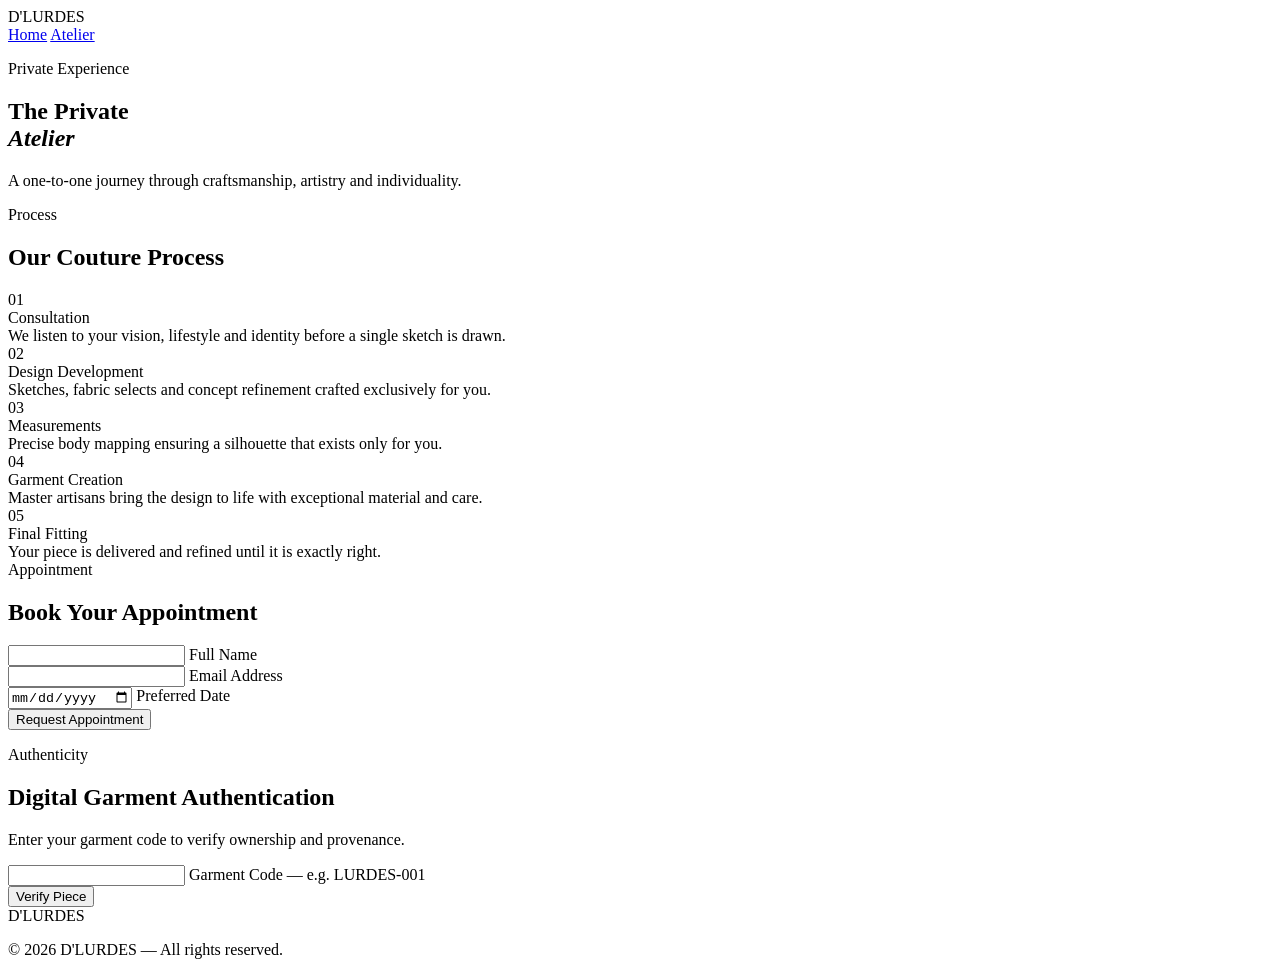
==== atelier.html @ 1ddfd706 "Add files via upload" ====
<!DOCTYPE html>
<html lang="en">
<head>
<meta charset="UTF-8">
<meta name="viewport" content="width=device-width, initial-scale=1.0">
<title>Private Atelier | D'LURDES</title>
<link rel="preconnect" href="https://fonts.googleapis.com">
<link rel="preconnect" href="https://fonts.gstatic.com" crossorigin>
<link href="https://fonts.googleapis.com/css2?family=Cormorant+Garant:ital,wght@0,300;0,400;0,600;1,300;1,400&family=Montserrat:wght@300;400;500&display=swap" rel="stylesheet">
<link rel="stylesheet" href="css/style.css">
</head>

<body>

<div class="cursor-glow" id="cursorGlow"></div>

<header id="header">
  <div class="logo">D'LURDES</div>
  <nav>
    <a href="index.html" class="nav-link">Home</a>
    <a href="atelier.html" class="nav-link active">Atelier</a>
  </nav>
  <div class="nav-toggle" id="navToggle">
    <span></span><span></span><span></span>
  </div>
</header>

<section class="atelier-hero">
  <div class="atelier-hero-inner reveal">
    <p class="hero-eyebrow">Private Experience</p>
    <h1>The Private<br><em>Atelier</em></h1>
    <p class="hero-sub">A one-to-one journey through craftsmanship, artistry and individuality.</p>
  </div>
</section>

<section class="process reveal-section">
  <div class="section-header">
    <div class="about-label">Process</div>
    <h2>Our Couture Process</h2>
  </div>
  <div class="steps">
    <div class="step" data-step="1">
      <div class="step-num">01</div>
      <div class="step-title">Consultation</div>
      <div class="step-desc">We listen to your vision, lifestyle and identity before a single sketch is drawn.</div>
    </div>
    <div class="step" data-step="2">
      <div class="step-num">02</div>
      <div class="step-title">Design Development</div>
      <div class="step-desc">Sketches, fabric selects and concept refinement crafted exclusively for you.</div>
    </div>
    <div class="step" data-step="3">
      <div class="step-num">03</div>
      <div class="step-title">Measurements</div>
      <div class="step-desc">Precise body mapping ensuring a silhouette that exists only for you.</div>
    </div>
    <div class="step" data-step="4">
      <div class="step-num">04</div>
      <div class="step-title">Garment Creation</div>
      <div class="step-desc">Master artisans bring the design to life with exceptional material and care.</div>
    </div>
    <div class="step" data-step="5">
      <div class="step-num">05</div>
      <div class="step-title">Final Fitting</div>
      <div class="step-desc">Your piece is delivered and refined until it is exactly right.</div>
    </div>
  </div>
</section>

<section class="booking reveal-section">
  <div class="booking-inner">
    <div class="about-label">Appointment</div>
    <h2>Book Your Appointment</h2>
    <form class="luxury-form" id="bookingForm" onsubmit="handleBooking(event)">
      <div class="form-row">
        <div class="input-wrap">
          <input type="text" id="bookName" placeholder=" " required>
          <label for="bookName">Full Name</label>
        </div>
        <div class="input-wrap">
          <input type="email" id="bookEmail" placeholder=" " required>
          <label for="bookEmail">Email Address</label>
        </div>
      </div>
      <div class="input-wrap">
        <input type="date" id="bookDate" required>
        <label for="bookDate" class="date-label">Preferred Date</label>
      </div>
      <button type="submit" class="btn">Request Appointment</button>
      <p class="form-msg" id="bookingMsg"></p>
    </form>
  </div>
</section>

<section class="authentication reveal-section">
  <div class="auth-inner">
    <div class="about-label">Authenticity</div>
    <h2>Digital Garment Authentication</h2>
    <p>Enter your garment code to verify ownership and provenance.</p>
    <div class="auth-form">
      <div class="input-wrap">
        <input type="text" id="code" placeholder=" ">
        <label for="code">Garment Code — e.g. LURDES-001</label>
      </div>
      <button class="btn" onclick="verifyCode()">Verify Piece</button>
    </div>
    <div id="result" class="auth-result"></div>
  </div>
</section>

<footer>
  <div class="footer-inner">
    <div class="footer-logo">D'LURDES</div>
    <p class="footer-copy">© 2026 D'LURDES — All rights reserved.</p>
  </div>
</footer>

<script src="js/script.js"></script>
</body>
</html>
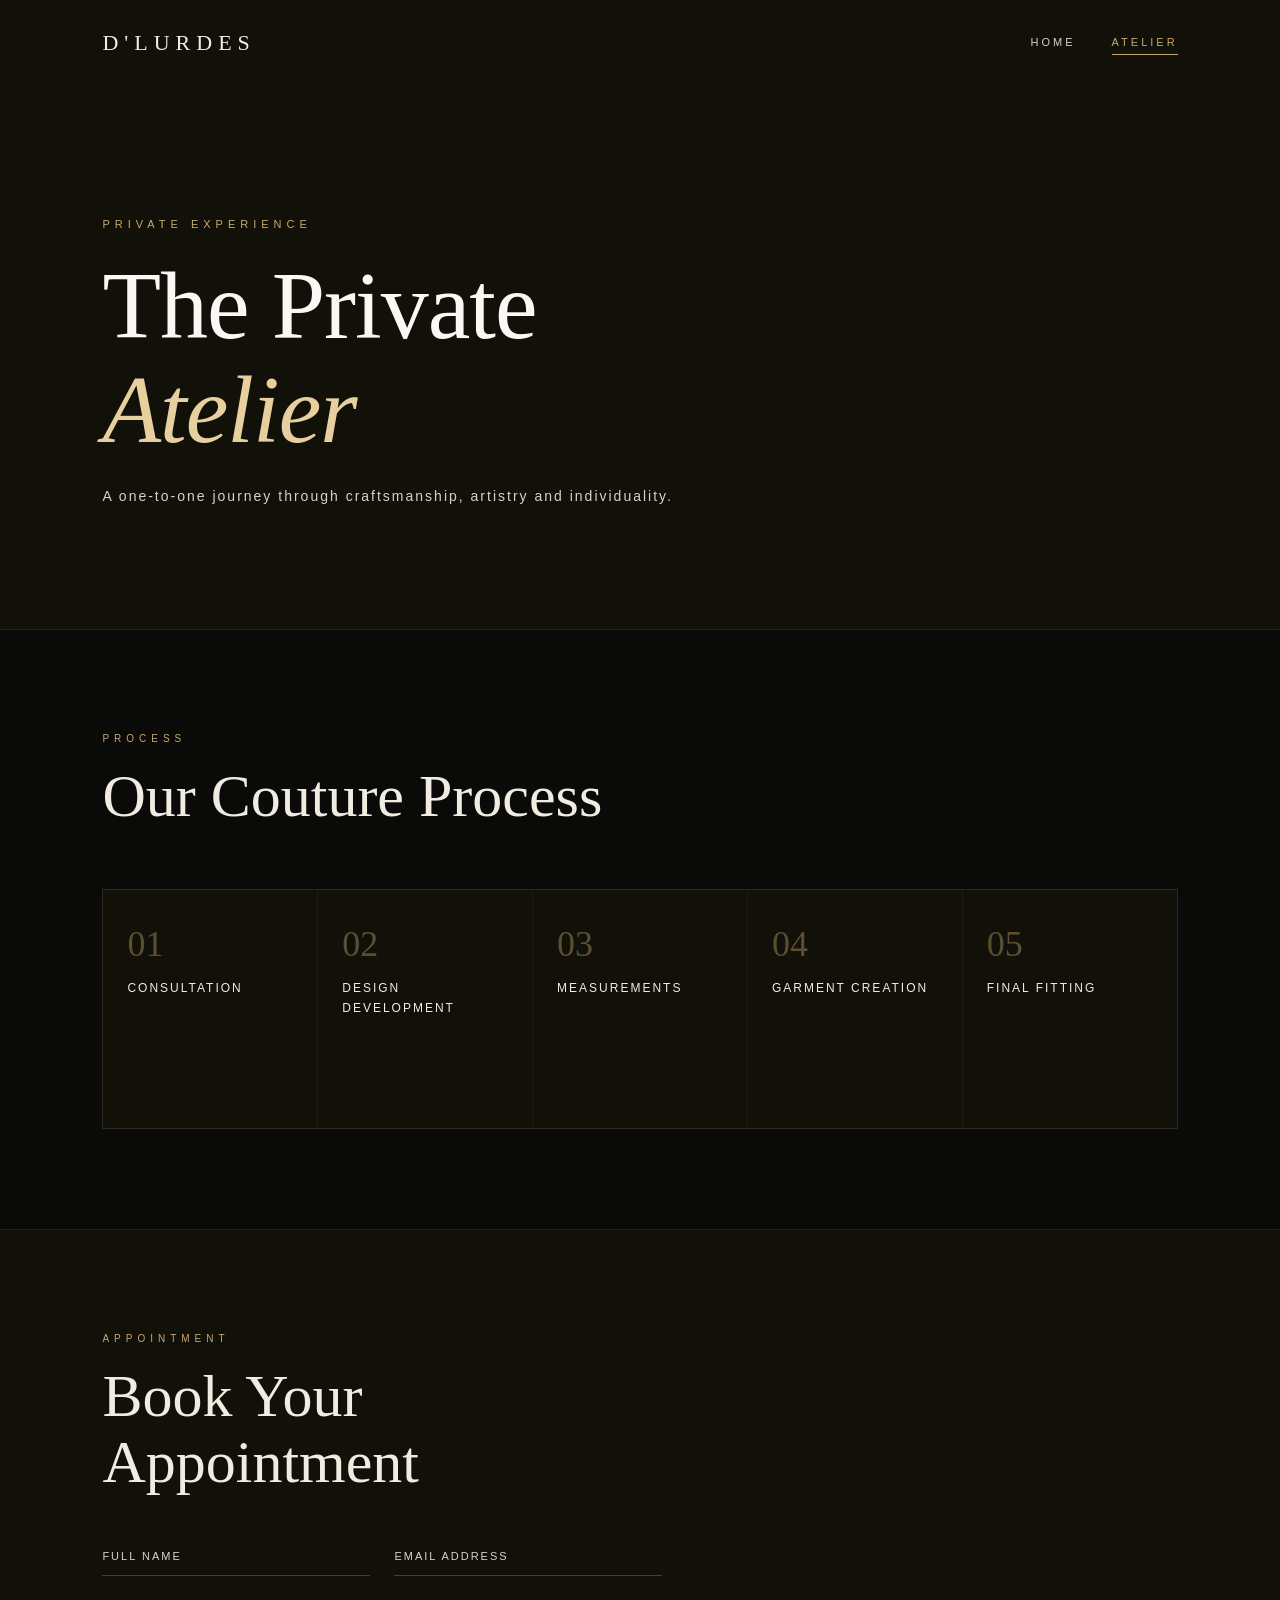
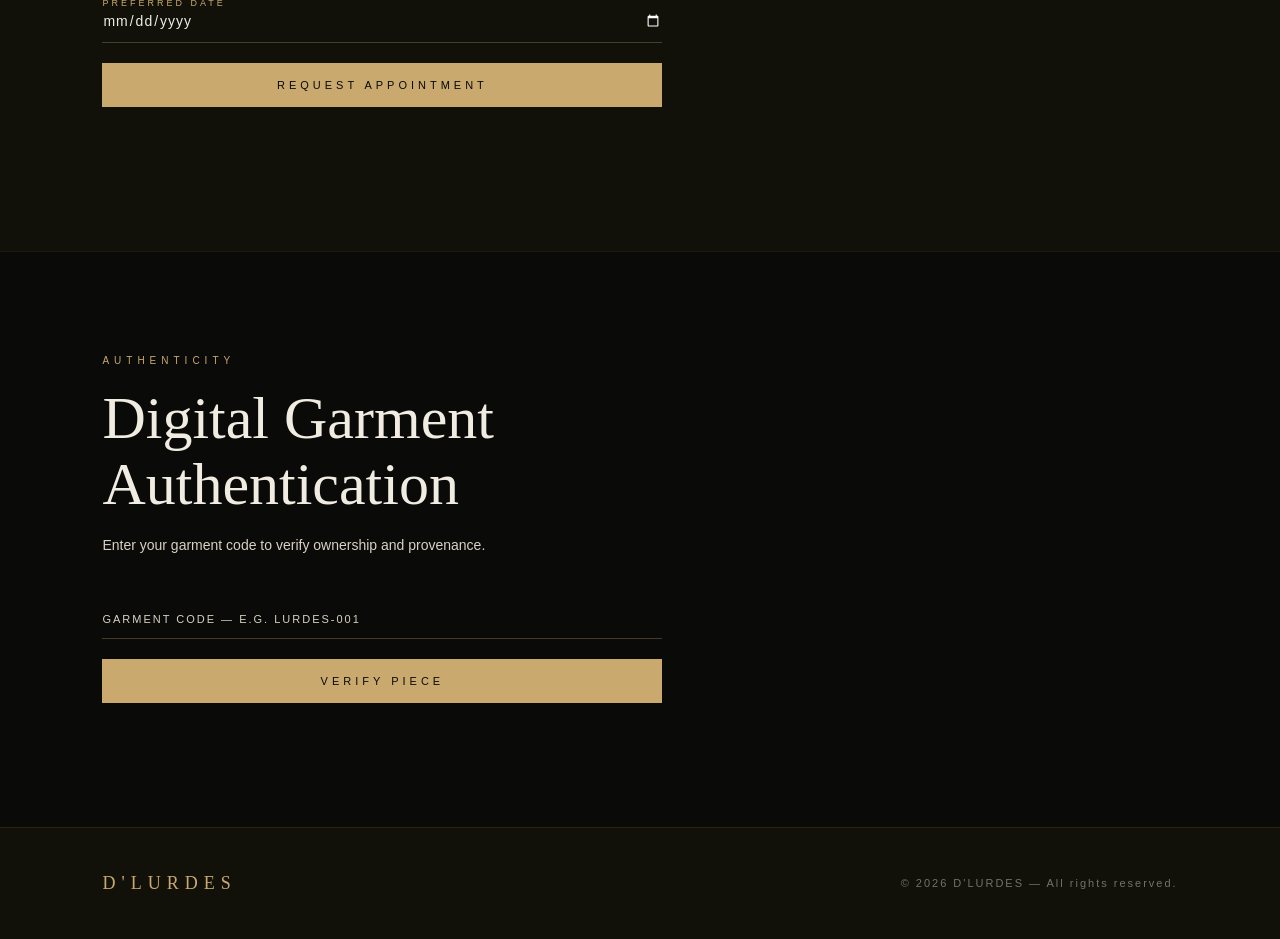
==== commit d16ededa: "Update atelier.html" ====
--- a/atelier.html
+++ b/atelier.html
@@ -7,7 +7,7 @@
 <link rel="preconnect" href="https://fonts.googleapis.com">
 <link rel="preconnect" href="https://fonts.gstatic.com" crossorigin>
 <link href="https://fonts.googleapis.com/css2?family=Cormorant+Garant:ital,wght@0,300;0,400;0,600;1,300;1,400&family=Montserrat:wght@300;400;500&display=swap" rel="stylesheet">
-<link rel="stylesheet" href="css/style.css">
+<link rel="stylesheet" href="CSS/style.css">
 </head>
 
 <body>
@@ -115,6 +115,6 @@
   </div>
 </footer>
 
-<script src="js/script.js"></script>
+<script src="JS/script.js"></script>
 </body>
-</html>+</html>
--- a/CSS/style.css
+++ b/CSS/style.css
@@ -0,0 +1,791 @@
+/* ─────────────────────────────────────────────
+   D'LURDES — Design System
+   Palette: deep charcoal · aged ivory · gold
+───────────────────────────────────────────── */
+
+:root {
+  --black:   #0a0a08;
+  --dark:    #111109;
+  --mid:     #1e1e1a;
+  --ivory:   #f0ece2;
+  --ivory-2: #d8d2c4;
+  --gold:    #c9a96e;
+  --gold-2:  #e8cfa0;
+  --white:   #faf8f4;
+
+  --font-display: 'Cormorant Garant', Georgia, serif;
+  --font-body:    'Montserrat', Arial, sans-serif;
+
+  --transition: 0.4s cubic-bezier(0.25, 0.46, 0.45, 0.94);
+}
+
+*, *::before, *::after {
+  margin: 0;
+  padding: 0;
+  box-sizing: border-box;
+}
+
+html {
+  scroll-behavior: smooth;
+}
+
+body {
+  background: var(--black);
+  color: var(--ivory);
+  font-family: var(--font-body);
+  font-weight: 300;
+  line-height: 1.7;
+  overflow-x: hidden;
+}
+
+/* ── Cursor glow ─────────────────────────── */
+.cursor-glow {
+  position: fixed;
+  width: 300px;
+  height: 300px;
+  border-radius: 50%;
+  background: radial-gradient(circle, rgba(201,169,110,0.08) 0%, transparent 70%);
+  pointer-events: none;
+  transform: translate(-50%, -50%);
+  z-index: 0;
+  transition: opacity 0.3s ease;
+  will-change: transform;
+}
+
+/* ── Header ──────────────────────────────── */
+header {
+  position: fixed;
+  top: 0; left: 0; right: 0;
+  z-index: 100;
+  display: flex;
+  justify-content: space-between;
+  align-items: center;
+  padding: 24px 8%;
+  background: transparent;
+  transition: background var(--transition), padding var(--transition), backdrop-filter var(--transition);
+}
+
+header.scrolled {
+  background: rgba(10,10,8,0.92);
+  backdrop-filter: blur(12px);
+  padding: 16px 8%;
+  border-bottom: 1px solid rgba(201,169,110,0.12);
+}
+
+.logo {
+  font-family: var(--font-display);
+  font-size: 22px;
+  font-weight: 400;
+  letter-spacing: 6px;
+  color: var(--ivory);
+  display: flex;
+  align-items: center;
+  gap: 12px;
+  text-decoration: none;
+}
+
+.logo img {
+  height: 48px;
+  width: auto;
+  filter: brightness(0.9);
+}
+
+nav {
+  display: flex;
+  gap: 36px;
+  align-items: center;
+}
+
+.nav-link {
+  font-family: var(--font-body);
+  font-size: 11px;
+  font-weight: 400;
+  letter-spacing: 3px;
+  text-transform: uppercase;
+  text-decoration: none;
+  color: var(--ivory-2);
+  position: relative;
+  transition: color var(--transition);
+}
+
+.nav-link::after {
+  content: '';
+  position: absolute;
+  bottom: -3px; left: 0;
+  width: 0; height: 1px;
+  background: var(--gold);
+  transition: width var(--transition);
+}
+
+.nav-link:hover,
+.nav-link.active {
+  color: var(--gold);
+}
+
+.nav-link:hover::after,
+.nav-link.active::after {
+  width: 100%;
+}
+
+/* Mobile nav toggle */
+.nav-toggle {
+  display: none;
+  flex-direction: column;
+  gap: 5px;
+  cursor: pointer;
+  padding: 4px;
+}
+
+.nav-toggle span {
+  display: block;
+  width: 24px;
+  height: 1px;
+  background: var(--ivory);
+  transition: var(--transition);
+}
+
+/* ── Scroll reveal ───────────────────────── */
+.reveal-section,
+.reveal-card {
+  opacity: 0;
+  transform: translateY(32px);
+  transition: opacity 0.8s ease, transform 0.8s ease;
+}
+
+.reveal-section.visible,
+.reveal-card.visible {
+  opacity: 1;
+  transform: translateY(0);
+}
+
+.reveal {
+  opacity: 0;
+  transform: translateY(24px);
+  animation: fadeUp 1.2s ease 0.3s forwards;
+}
+
+@keyframes fadeUp {
+  to { opacity: 1; transform: translateY(0); }
+}
+
+/* ── Hero ────────────────────────────────── */
+.hero {
+  position: relative;
+  height: 100vh;
+  min-height: 600px;
+  background: url('../images/hero.jpg') center/cover no-repeat;
+  display: flex;
+  justify-content: center;
+  align-items: center;
+  text-align: center;
+  overflow: hidden;
+}
+
+.hero-overlay {
+  position: absolute;
+  inset: 0;
+  background: linear-gradient(
+    to bottom,
+    rgba(10,10,8,0.2) 0%,
+    rgba(10,10,8,0.55) 50%,
+    rgba(10,10,8,0.8) 100%
+  );
+}
+
+.hero-content {
+  position: relative;
+  z-index: 2;
+  max-width: 780px;
+  padding: 0 24px;
+}
+
+.hero-eyebrow {
+  font-size: 11px;
+  letter-spacing: 5px;
+  text-transform: uppercase;
+  color: var(--gold);
+  margin-bottom: 20px;
+  font-family: var(--font-body);
+  font-weight: 400;
+}
+
+.hero-content h1 {
+  font-family: var(--font-display);
+  font-size: clamp(52px, 8vw, 96px);
+  font-weight: 300;
+  line-height: 1.08;
+  color: var(--white);
+  margin-bottom: 24px;
+  letter-spacing: -1px;
+}
+
+.hero-content h1 em {
+  font-style: italic;
+  color: var(--gold-2);
+}
+
+.hero-sub {
+  font-size: 14px;
+  letter-spacing: 2px;
+  color: var(--ivory-2);
+  margin-bottom: 40px;
+  font-weight: 300;
+}
+
+.hero-scroll-hint {
+  position: absolute;
+  bottom: 36px;
+  left: 50%;
+  transform: translateX(-50%);
+  display: flex;
+  flex-direction: column;
+  align-items: center;
+  gap: 8px;
+  z-index: 2;
+  opacity: 0.5;
+}
+
+.hero-scroll-hint span {
+  font-size: 10px;
+  letter-spacing: 3px;
+  text-transform: uppercase;
+}
+
+.scroll-line {
+  width: 1px;
+  height: 40px;
+  background: linear-gradient(to bottom, var(--ivory), transparent);
+  animation: scrollPulse 2s ease infinite;
+}
+
+@keyframes scrollPulse {
+  0%, 100% { opacity: 0.3; transform: scaleY(1); }
+  50% { opacity: 1; transform: scaleY(0.7); }
+}
+
+/* ── Buttons ─────────────────────────────── */
+.btn {
+  display: inline-block;
+  font-family: var(--font-body);
+  font-size: 11px;
+  font-weight: 400;
+  letter-spacing: 4px;
+  text-transform: uppercase;
+  text-decoration: none;
+  color: var(--black);
+  background: var(--gold);
+  padding: 16px 36px;
+  border: none;
+  cursor: pointer;
+  position: relative;
+  overflow: hidden;
+  transition: color var(--transition);
+}
+
+.btn::before {
+  content: '';
+  position: absolute;
+  inset: 0;
+  background: var(--ivory);
+  transform: translateX(-101%);
+  transition: transform var(--transition);
+}
+
+.btn:hover::before {
+  transform: translateX(0);
+}
+
+.btn span, .btn {
+  position: relative;
+  z-index: 1;
+}
+
+/* ── Section commons ─────────────────────── */
+section {
+  padding: 100px 8%;
+  position: relative;
+}
+
+.about-label {
+  font-size: 10px;
+  letter-spacing: 5px;
+  text-transform: uppercase;
+  color: var(--gold);
+  margin-bottom: 16px;
+  font-family: var(--font-body);
+}
+
+.section-header {
+  margin-bottom: 60px;
+}
+
+h2 {
+  font-family: var(--font-display);
+  font-size: clamp(36px, 5vw, 60px);
+  font-weight: 300;
+  line-height: 1.1;
+  color: var(--ivory);
+  margin-bottom: 0;
+}
+
+/* ── About ───────────────────────────────── */
+.about {
+  background: var(--dark);
+  border-top: 1px solid rgba(201,169,110,0.1);
+  border-bottom: 1px solid rgba(201,169,110,0.1);
+}
+
+.about-inner {
+  max-width: 900px;
+}
+
+.about p {
+  font-size: 18px;
+  line-height: 1.9;
+  color: var(--ivory-2);
+  margin-top: 24px;
+  font-family: var(--font-display);
+  font-style: italic;
+  font-weight: 300;
+}
+
+.about-stats {
+  display: flex;
+  gap: 60px;
+  margin-top: 60px;
+  padding-top: 40px;
+  border-top: 1px solid rgba(201,169,110,0.15);
+}
+
+.stat {
+  display: flex;
+  flex-direction: column;
+  gap: 6px;
+}
+
+.stat-num {
+  font-family: var(--font-display);
+  font-size: 40px;
+  font-weight: 300;
+  color: var(--gold);
+  line-height: 1;
+}
+
+.stat-desc {
+  font-size: 10px;
+  letter-spacing: 3px;
+  text-transform: uppercase;
+  color: var(--ivory-2);
+}
+
+/* ── Collection cards ────────────────────── */
+.collection {
+  background: var(--black);
+}
+
+.cards {
+  display: grid;
+  grid-template-columns: repeat(3, 1fr);
+  gap: 24px;
+}
+
+.card {
+  background: var(--mid);
+  transition: transform var(--transition);
+}
+
+.card:hover {
+  transform: translateY(-6px);
+}
+
+.card-img-wrap {
+  position: relative;
+  overflow: hidden;
+}
+
+.card-img-wrap img {
+  width: 100%;
+  height: 420px;
+  object-fit: cover;
+  display: block;
+  transition: transform 0.7s ease;
+}
+
+.card:hover .card-img-wrap img {
+  transform: scale(1.04);
+}
+
+.card-overlay {
+  position: absolute;
+  inset: 0;
+  background: rgba(10,10,8,0.6);
+  display: flex;
+  align-items: center;
+  justify-content: center;
+  opacity: 0;
+  transition: opacity var(--transition);
+}
+
+.card:hover .card-overlay {
+  opacity: 1;
+}
+
+.card-cta {
+  font-size: 11px;
+  letter-spacing: 4px;
+  text-transform: uppercase;
+  color: var(--gold);
+  text-decoration: none;
+  border: 1px solid var(--gold);
+  padding: 12px 28px;
+  transition: background var(--transition), color var(--transition);
+}
+
+.card-cta:hover {
+  background: var(--gold);
+  color: var(--black);
+}
+
+.card-body {
+  padding: 20px 24px 28px;
+}
+
+.card-tag {
+  display: block;
+  font-size: 10px;
+  letter-spacing: 4px;
+  text-transform: uppercase;
+  color: var(--gold);
+  margin-bottom: 8px;
+}
+
+.card-body p {
+  font-size: 13px;
+  color: var(--ivory-2);
+  font-weight: 300;
+}
+
+/* ── Account / Newsletter ────────────────── */
+.account {
+  background: var(--dark);
+  border-top: 1px solid rgba(201,169,110,0.1);
+}
+
+.account-inner,
+.newsletter-inner,
+.booking-inner,
+.auth-inner {
+  max-width: 560px;
+}
+
+.account p,
+.newsletter p,
+.authentication p {
+  font-size: 14px;
+  color: var(--ivory-2);
+  margin-top: 16px;
+  margin-bottom: 36px;
+  line-height: 1.8;
+}
+
+.newsletter {
+  background: var(--mid);
+  border-top: 1px solid rgba(201,169,110,0.1);
+}
+
+/* ── Forms ───────────────────────────────── */
+.luxury-form {
+  display: flex;
+  flex-direction: column;
+  gap: 20px;
+  margin-top: 36px;
+}
+
+.input-wrap {
+  position: relative;
+}
+
+.input-wrap input {
+  width: 100%;
+  background: transparent;
+  border: none;
+  border-bottom: 1px solid rgba(201,169,110,0.3);
+  padding: 16px 0 12px;
+  color: var(--ivory);
+  font-family: var(--font-body);
+  font-size: 14px;
+  font-weight: 300;
+  outline: none;
+  transition: border-color var(--transition);
+  letter-spacing: 1px;
+}
+
+.input-wrap input:focus {
+  border-bottom-color: var(--gold);
+}
+
+.input-wrap label {
+  position: absolute;
+  top: 16px; left: 0;
+  font-size: 11px;
+  letter-spacing: 2px;
+  text-transform: uppercase;
+  color: var(--ivory-2);
+  pointer-events: none;
+  transition: top var(--transition), font-size var(--transition), color var(--transition);
+}
+
+.input-wrap input:focus ~ label,
+.input-wrap input:not(:placeholder-shown) ~ label {
+  top: -4px;
+  font-size: 9px;
+  color: var(--gold);
+  letter-spacing: 3px;
+}
+
+.date-label {
+  top: 0 !important;
+  font-size: 9px !important;
+  color: var(--gold) !important;
+  letter-spacing: 3px !important;
+}
+
+input[type="date"] {
+  color-scheme: dark;
+}
+
+.form-row {
+  display: grid;
+  grid-template-columns: 1fr 1fr;
+  gap: 24px;
+}
+
+.form-msg {
+  font-size: 12px;
+  letter-spacing: 1px;
+  margin-top: 4px;
+  min-height: 20px;
+  transition: color 0.3s;
+}
+
+.form-msg.success { color: var(--gold); }
+.form-msg.error   { color: #c97a6e; }
+
+/* ── Atelier hero ────────────────────────── */
+.atelier-hero {
+  min-height: 70vh;
+  background: var(--dark);
+  display: flex;
+  align-items: flex-end;
+  padding: 120px 8% 80px;
+  border-bottom: 1px solid rgba(201,169,110,0.1);
+}
+
+.atelier-hero-inner h1 {
+  font-family: var(--font-display);
+  font-size: clamp(52px, 8vw, 96px);
+  font-weight: 300;
+  line-height: 1.08;
+  color: var(--white);
+  margin-bottom: 24px;
+  letter-spacing: -1px;
+}
+
+.atelier-hero-inner h1 em {
+  font-style: italic;
+  color: var(--gold-2);
+}
+
+/* ── Process steps ───────────────────────── */
+.process {
+  background: var(--black);
+}
+
+.steps {
+  display: grid;
+  grid-template-columns: repeat(5, 1fr);
+  gap: 1px;
+  background: rgba(201,169,110,0.1);
+  border: 1px solid rgba(201,169,110,0.1);
+}
+
+.step {
+  background: var(--dark);
+  padding: 36px 24px;
+  transition: background var(--transition);
+  cursor: default;
+}
+
+.step:hover {
+  background: var(--mid);
+}
+
+.step-num {
+  font-family: var(--font-display);
+  font-size: 36px;
+  font-weight: 300;
+  color: var(--gold);
+  opacity: 0.4;
+  line-height: 1;
+  margin-bottom: 16px;
+  transition: opacity var(--transition);
+}
+
+.step:hover .step-num {
+  opacity: 1;
+}
+
+.step-title {
+  font-size: 12px;
+  letter-spacing: 2px;
+  text-transform: uppercase;
+  color: var(--ivory);
+  margin-bottom: 12px;
+  font-weight: 400;
+}
+
+.step-desc {
+  font-size: 12px;
+  color: var(--ivory-2);
+  line-height: 1.7;
+  opacity: 0;
+  transform: translateY(6px);
+  transition: opacity var(--transition), transform var(--transition);
+}
+
+.step:hover .step-desc {
+  opacity: 1;
+  transform: translateY(0);
+}
+
+/* ── Booking ─────────────────────────────── */
+.booking {
+  background: var(--dark);
+  border-top: 1px solid rgba(201,169,110,0.1);
+}
+
+/* ── Authentication ──────────────────────── */
+.authentication {
+  background: var(--black);
+  border-top: 1px solid rgba(201,169,110,0.1);
+}
+
+.authentication p {
+  margin-top: 16px;
+  margin-bottom: 0;
+}
+
+.auth-form {
+  margin-top: 36px;
+  display: flex;
+  flex-direction: column;
+  gap: 20px;
+  max-width: 560px;
+}
+
+.auth-result {
+  margin-top: 24px;
+  font-size: 13px;
+  letter-spacing: 1px;
+  padding: 0;
+  max-width: 560px;
+  transition: all var(--transition);
+}
+
+.auth-result.success {
+  color: var(--gold);
+  border-left: 2px solid var(--gold);
+  padding-left: 16px;
+}
+
+.auth-result.error {
+  color: #c97a6e;
+  border-left: 2px solid #c97a6e;
+  padding-left: 16px;
+}
+
+/* ── Footer ──────────────────────────────── */
+footer {
+  background: var(--dark);
+  border-top: 1px solid rgba(201,169,110,0.12);
+  padding: 40px 8%;
+}
+
+.footer-inner {
+  display: flex;
+  justify-content: space-between;
+  align-items: center;
+}
+
+.footer-logo {
+  font-family: var(--font-display);
+  font-size: 18px;
+  letter-spacing: 6px;
+  color: var(--gold);
+  font-weight: 300;
+}
+
+.footer-copy {
+  font-size: 11px;
+  letter-spacing: 2px;
+  color: var(--ivory-2);
+  opacity: 0.5;
+}
+
+/* ── Responsive ──────────────────────────── */
+@media (max-width: 900px) {
+  .cards {
+    grid-template-columns: 1fr;
+    max-width: 480px;
+  }
+
+  .steps {
+    grid-template-columns: 1fr 1fr;
+  }
+
+  .steps .step:last-child {
+    grid-column: 1 / -1;
+  }
+
+  .step-desc { opacity: 1; transform: none; }
+
+  .about-stats {
+    gap: 36px;
+    flex-wrap: wrap;
+  }
+
+  .form-row {
+    grid-template-columns: 1fr;
+  }
+
+  .footer-inner {
+    flex-direction: column;
+    gap: 12px;
+    text-align: center;
+  }
+}
+
+@media (max-width: 640px) {
+  header { padding: 18px 6%; }
+  section { padding: 70px 6%; }
+
+  nav { display: none; }
+  nav.open { display: flex; flex-direction: column; position: fixed; inset: 0; background: var(--black); justify-content: center; align-items: center; gap: 32px; z-index: 99; }
+  .nav-link { font-size: 18px; letter-spacing: 4px; }
+
+  .nav-toggle { display: flex; z-index: 101; }
+
+  .hero-content h1 { font-size: 44px; }
+
+  .steps {
+    grid-template-columns: 1fr;
+  }
+  .steps .step:last-child { grid-column: auto; }
+}
+
+@media (prefers-reduced-motion: reduce) {
+  *, *::before, *::after {
+    animation-duration: 0.01ms !important;
+    transition-duration: 0.01ms !important;
+  }
+}
